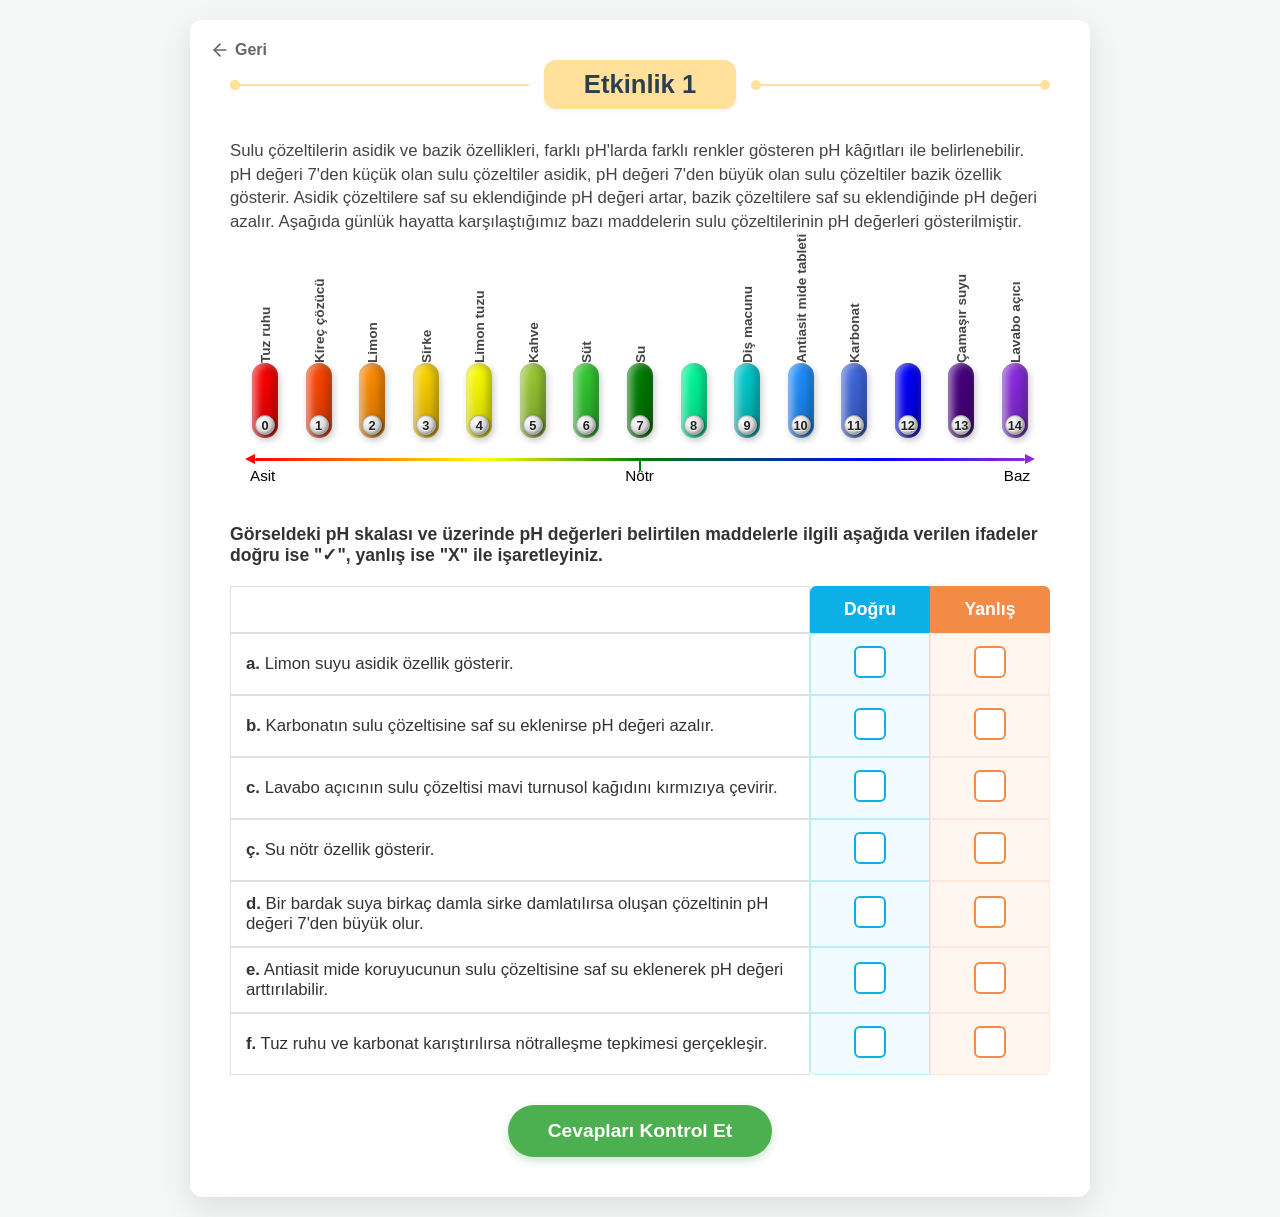
==== etkinlik1.html @ 2a37d45e "v1" ====
<!DOCTYPE html>
<html lang="tr">

<head>
    <meta charset="UTF-8">
    <meta name="viewport" content="width=device-width, initial-scale=1.0">
    <title>Etkinlik 1 - pH Skalası</title>
    <link rel="stylesheet" href="style.css">
</head>

<body>
    <div class="container" style="max-width: 900px;">
        <a href="giris.html" class="nav-back">
            <svg xmlns="http://www.w3.org/2000/svg" viewBox="0 0 24 24" fill="none" stroke="currentColor"
                stroke-width="2" stroke-linecap="round" stroke-linejoin="round">
                <path d="M19 12H5"></path>
                <polyline points="12 19 5 12 12 5"></polyline>
            </svg>
            Geri
        </a>

        <div class="etkinlik-header-container">
            <div class="etkinlik-header-line left"></div>
            <div class="etkinlik-header-title">Etkinlik 1</div>
            <div class="etkinlik-header-line right"></div>
        </div>

        <p class="instruction-text">
            Sulu çözeltilerin asidik ve bazik özellikleri, farklı pH'larda farklı renkler gösteren pH kâğıtları ile
            belirlenebilir.
            pH değeri 7'den küçük olan sulu çözeltiler asidik, pH değeri 7'den büyük olan sulu çözeltiler bazik özellik
            gösterir.
            Asidik çözeltilere saf su eklendiğinde pH değeri artar, bazik çözeltilere saf su eklendiğinde pH değeri
            azalır. Aşağıda günlük hayatta karşılaştığımız bazı maddelerin sulu çözeltilerinin pH değerleri
            gösterilmiştir.
        </p>

        <!-- pH Scale Visualization -->
        <div class="ph-scale-container">
            <div class="ph-scale-tubes">
                <!-- 0 -->
                <div class="ph-item">
                    <div class="ph-label">Tuz ruhu</div>
                    <div class="ph-tube ph-0">
                        <div class="ph-number">0</div>
                    </div>
                </div>
                <!-- 1 -->
                <div class="ph-item">
                    <div class="ph-label">Kireç çözücü</div>
                    <div class="ph-tube ph-1">
                        <div class="ph-number">1</div>
                    </div>
                </div>
                <!-- 2 -->
                <div class="ph-item">
                    <div class="ph-label">Limon</div>
                    <div class="ph-tube ph-2">
                        <div class="ph-number">2</div>
                    </div>
                </div>
                <!-- 3 -->
                <div class="ph-item">
                    <div class="ph-label">Sirke</div>
                    <div class="ph-tube ph-3">
                        <div class="ph-number">3</div>
                    </div>
                </div>
                <!-- 4 -->
                <div class="ph-item">
                    <div class="ph-label">Limon tuzu</div>
                    <div class="ph-tube ph-4">
                        <div class="ph-number">4</div>
                    </div>
                </div>
                <!-- 5 -->
                <div class="ph-item">
                    <div class="ph-label">Kahve</div>
                    <div class="ph-tube ph-5">
                        <div class="ph-number">5</div>
                    </div>
                </div>
                <!-- 6 -->
                <div class="ph-item">
                    <div class="ph-label">Süt</div>
                    <div class="ph-tube ph-6">
                        <div class="ph-number">6</div>
                    </div>
                </div>
                <!-- 7 -->
                <div class="ph-item">
                    <div class="ph-label">Su</div>
                    <div class="ph-tube ph-7">
                        <div class="ph-number">7</div>
                    </div>
                </div>
                <!-- 8 -->
                <div class="ph-item">
                    <div class="ph-label"></div>
                    <div class="ph-tube ph-8">
                        <div class="ph-number">8</div>
                    </div>
                </div>
                <!-- 9 -->
                <div class="ph-item">
                    <div class="ph-label">Diş macunu</div>
                    <div class="ph-tube ph-9">
                        <div class="ph-number">9</div>
                    </div>
                </div>
                <!-- 10 -->
                <div class="ph-item">
                    <div class="ph-label">Antiasit mide tableti</div>
                    <div class="ph-tube ph-10">
                        <div class="ph-number">10</div>
                    </div>
                </div>
                <!-- 11 -->
                <div class="ph-item">
                    <div class="ph-label">Karbonat</div>
                    <div class="ph-tube ph-11">
                        <div class="ph-number">11</div>
                    </div>
                </div>
                <!-- 12 -->
                <div class="ph-item">
                    <div class="ph-label"></div>
                    <div class="ph-tube ph-12">
                        <div class="ph-number">12</div>
                    </div>
                </div>
                <!-- 13 -->
                <div class="ph-item">
                    <div class="ph-label">Çamaşır suyu</div>
                    <div class="ph-tube ph-13">
                        <div class="ph-number">13</div>
                    </div>
                </div>
                <!-- 14 -->
                <div class="ph-item">
                    <div class="ph-label">Lavabo açıcı</div>
                    <div class="ph-tube ph-14">
                        <div class="ph-number">14</div>
                    </div>
                </div>
            </div>

            <div class="ph-scale-bottom">
                <div class="ph-arrow-line-container">
                    <div class="ph-tick"></div>
                </div>
                <div class="ph-arrow-labels">
                    <span>Asit</span>
                    <span>Nötr</span>
                    <span>Baz</span>
                </div>
            </div>
        </div>

        <p class="bold-instruction">Görseldeki pH skalası ve üzerinde pH değerleri belirtilen maddelerle ilgili aşağıda
            verilen ifadeler doğru ise "✓", yanlış ise "X" ile işaretleyiniz.</p>

        <table class="question-table" id="quizTable">
            <thead>
                <tr>
                    <th></th>
                    <th class="col-dogru">Doğru</th>
                    <th class="col-yanlis">Yanlış</th>
                </tr>
            </thead>
            <tbody>
                <tr data-id="a" data-answer="dogru">
                    <td class="question-text"><b>a.</b> Limon suyu asidik özellik gösterir.</td>
                    <td class="col-dogru">
                        <div class="checkbox" data-type="dogru"></div>
                    </td>
                    <td class="col-yanlis">
                        <div class="checkbox" data-type="yanlis"></div>
                    </td>
                </tr>
                <tr data-id="b" data-answer="dogru">
                    <td class="question-text"><b>b.</b> Karbonatın sulu çözeltisine saf su eklenirse pH değeri azalır.
                    </td>
                    <td class="col-dogru">
                        <div class="checkbox" data-type="dogru"></div>
                    </td>
                    <td class="col-yanlis">
                        <div class="checkbox" data-type="yanlis"></div>
                    </td>
                </tr>
                <tr data-id="c" data-answer="yanlis">
                    <td class="question-text"><b>c.</b> Lavabo açıcının sulu çözeltisi mavi turnusol kağıdını kırmızıya
                        çevirir.</td>
                    <td class="col-dogru">
                        <div class="checkbox" data-type="dogru"></div>
                    </td>
                    <td class="col-yanlis">
                        <div class="checkbox" data-type="yanlis"></div>
                    </td>
                </tr>
                <tr data-id="ç" data-answer="dogru">
                    <td class="question-text"><b>ç.</b> Su nötr özellik gösterir.</td>
                    <td class="col-dogru">
                        <div class="checkbox" data-type="dogru"></div>
                    </td>
                    <td class="col-yanlis">
                        <div class="checkbox" data-type="yanlis"></div>
                    </td>
                </tr>
                <tr data-id="d" data-answer="yanlis">
                    <td class="question-text"><b>d.</b> Bir bardak suya birkaç damla sirke damlatılırsa oluşan
                        çözeltinin pH değeri 7'den büyük olur.</td>
                    <td class="col-dogru">
                        <div class="checkbox" data-type="dogru"></div>
                    </td>
                    <td class="col-yanlis">
                        <div class="checkbox" data-type="yanlis"></div>
                    </td>
                </tr>
                <tr data-id="e" data-answer="yanlis">
                    <td class="question-text"><b>e.</b> Antiasit mide koruyucunun sulu çözeltisine saf su eklenerek pH
                        değeri arttırılabilir.</td>
                    <td class="col-dogru">
                        <div class="checkbox" data-type="dogru"></div>
                    </td>
                    <td class="col-yanlis">
                        <div class="checkbox" data-type="yanlis"></div>
                    </td>
                </tr>
                <tr data-id="f" data-answer="dogru">
                    <td class="question-text"><b>f.</b> Tuz ruhu ve karbonat karıştırılırsa nötralleşme tepkimesi
                        gerçekleşir.</td>
                    <td class="col-dogru">
                        <div class="checkbox" data-type="dogru"></div>
                    </td>
                    <td class="col-yanlis">
                        <div class="checkbox" data-type="yanlis"></div>
                    </td>
                </tr>
            </tbody>
        </table>

        <div class="result-message" id="resultMessage"></div>

        <div class="check-btn-wrapper">
            <button class="check-btn" id="checkBtn">Cevapları Kontrol Et</button>
        </div>
    </div>

    <script src="script.js"></script>
</body>

</html>
---- style.css ----
/* Core Reset and Variables */
* {
    margin: 0;
    padding: 0;
    box-sizing: border-box;
    font-family: 'Segoe UI', Arial, sans-serif;
}

body {
    background-color: #f4f7f6;
    color: #333;
    display: flex;
    justify-content: center;
    align-items: center;
    min-height: 100vh;
    padding: 20px;
}

.container {
    background-color: #fff;
    border-radius: 12px;
    box-shadow: 0 10px 30px rgba(0, 0, 0, 0.1);
    width: 100%;
    max-width: 1000px;
    padding: 40px;
    position: relative;
    overflow: hidden;
}

/* Entry Page Styles */
.entry-grid {
    display: grid;
    grid-template-columns: repeat(auto-fit, minmax(180px, 1fr));
    gap: 20px;
    margin-top: 40px;
}

.entry-btn {
    display: flex;
    flex-direction: column;
    align-items: center;
    justify-content: center;
    padding: 30px 20px;
    background: linear-gradient(135deg, #ffffff 0%, #f0f4f8 100%);
    border: 2px solid #e2e8f0;
    border-radius: 16px;
    text-decoration: none;
    color: #2d3748;
    font-size: 1.2rem;
    font-weight: 600;
    transition: all 0.3s ease;
    box-shadow: 0 4px 6px rgba(0, 0, 0, 0.05);
}

.entry-btn:hover {
    transform: translateY(-5px);
    box-shadow: 0 12px 20px rgba(0, 0, 0, 0.1);
    border-color: #4299e1;
    color: #2b6cb0;
}

.header-title {
    text-align: center;
    font-size: 2.5rem;
    color: #2c3e50;
    margin-bottom: 20px;
    font-weight: 700;
}

/* Activity 1 Styles - Exact Match */
.etkinlik-header-container {
    display: flex;
    align-items: center;
    justify-content: center;
    margin-bottom: 30px;
    position: relative;
}

.etkinlik-header-line {
    height: 2px;
    background-color: #ffe19c;
    flex-grow: 1;
    position: relative;
}

.etkinlik-header-line::before,
.etkinlik-header-line::after {
    content: '';
    position: absolute;
    top: -4px;
    width: 10px;
    height: 10px;
    background-color: #ffe19c;
    border-radius: 50%;
}

.etkinlik-header-line.left::before {
    left: 0;
}

.etkinlik-header-line.right::after {
    right: 0;
}

.etkinlik-header-title {
    background-color: #ffe19c;
    padding: 10px 40px;
    border-radius: 12px;
    font-size: 1.6rem;
    font-weight: 700;
    margin: 0 15px;
    color: #2c3e50;
    box-shadow: 0 2px 4px rgba(0, 0, 0, 0.05);
}

.instruction-text {
    font-size: 1.05rem;
    line-height: 1.4;
    margin-bottom: 8px;
    color: #444;
}

.ph-scale-container {
    margin: 130px 0 40px 0;
    position: relative;
}

.ph-scale-tubes {
    display: flex;
    justify-content: space-between;
    align-items: flex-end;
    margin-bottom: 20px;
    padding: 0 20px;
}

.ph-item {
    display: flex;
    flex-direction: column;
    align-items: center;
    width: 30px;
    position: relative;
}

.ph-label {
    position: absolute;
    bottom: 100%;
    left: 50%;
    font-size: 0.85rem;
    transform: translateX(-50%);
    white-space: nowrap;
    padding-bottom: 12px;
    font-weight: 600;
    color: #444;
    writing-mode: vertical-rl;
    text-orientation: mixed;
    transform: rotate(180deg) translateX(50%);
    /* Flip to read upwards */
    height: 150px;
    /* Give a fixed height to prevent overlapping layout shifts */
    text-align: left;
}

.ph-tube {
    width: 26px;
    height: 75px;
    border-radius: 15px;
    display: flex;
    align-items: flex-end;
    justify-content: center;
    padding-bottom: 3px;
    box-shadow: inset -4px 0 8px rgba(0, 0, 0, 0.3), inset 4px 0 8px rgba(255, 255, 255, 0.6), 2px 3px 6px rgba(0, 0, 0, 0.2);
}

.ph-number {
    width: 20px;
    height: 20px;
    background: radial-gradient(circle at 30% 30%, #ffffff 0%, #dcdcdc 50%, #999999 100%);
    border-radius: 50%;
    display: flex;
    align-items: center;
    justify-content: center;
    font-size: 0.8rem;
    font-weight: 800;
    color: #222;
    box-shadow: 1px 1px 3px rgba(0, 0, 0, 0.5), inset -1px -1px 2px rgba(0, 0, 0, 0.2);
    border: 1px solid #aaa;
    text-shadow: 0px 1px 0px rgba(255, 255, 255, 0.8);
}

/* pH Colors */
.ph-0 {
    background: linear-gradient(180deg, #ff0000 0%, #cc0000 100%);
}

.ph-1 {
    background: linear-gradient(180deg, #ff4500 0%, #cc3700 100%);
}

.ph-2 {
    background: linear-gradient(180deg, #ff8c00 0%, #cc7000 100%);
}

.ph-3 {
    background: linear-gradient(180deg, #ffd700 0%, #cca000 100%);
}

.ph-4 {
    background: linear-gradient(180deg, #ffff00 0%, #cccc00 100%);
}

.ph-5 {
    background: linear-gradient(180deg, #9acd32 0%, #759c26 100%);
}

.ph-6 {
    background: linear-gradient(180deg, #32cd32 0%, #269c26 100%);
}

.ph-7 {
    background: linear-gradient(180deg, #008000 0%, #006600 100%);
}

.ph-8 {
    background: linear-gradient(180deg, #00fa9a 0%, #00cc7d 100%);
}

.ph-9 {
    background: linear-gradient(180deg, #00ced1 0%, #009e9e 100%);
}

.ph-10 {
    background: linear-gradient(180deg, #1e90ff 0%, #186fcc 100%);
}

.ph-11 {
    background: linear-gradient(180deg, #4169e1 0%, #3152b3 100%);
}

.ph-12 {
    background: linear-gradient(180deg, #0000ff 0%, #0000cc 100%);
}

.ph-13 {
    background: linear-gradient(180deg, #4b0082 0%, #3a0066 100%);
}

.ph-14 {
    background: linear-gradient(180deg, #8a2be2 0%, #6d22b3 100%);
}

/* New pH Arrows */
.ph-scale-bottom {
    margin-top: 15px;
    padding: 0 15px;
}

.ph-arrow-line-container {
    position: relative;
    height: 3px;
    background: linear-gradient(to right, #ff0000 0%, #ffff00 30%, #008000 50%, #0000ff 80%, #8a2be2 100%);
    border-radius: 2px;
    margin-bottom: 6px;
    margin-left: 10px;
    margin-right: 10px;
}

.ph-arrow-line-container::before {
    content: '';
    position: absolute;
    left: -10px;
    top: -4px;
    border-top: 5px solid transparent;
    border-bottom: 5px solid transparent;
    border-right: 10px solid #ff0000;
}

.ph-arrow-line-container::after {
    content: '';
    position: absolute;
    right: -10px;
    top: -4px;
    border-top: 5px solid transparent;
    border-bottom: 5px solid transparent;
    border-left: 10px solid #8a2be2;
}

.ph-tick {
    position: absolute;
    left: 50%;
    top: 3px;
    width: 2px;
    height: 10px;
    background-color: #008000;
    transform: translateX(-50%);
}

.ph-arrow-labels {
    display: flex;
    justify-content: space-between;
    font-weight: 500;
    color: #000;
    font-size: 0.95rem;
    padding: 0 5px;
}

.bold-instruction {
    font-weight: 700;
    margin: 30px 0 20px 0;
    font-size: 1.1rem;
}

.question-table {
    width: 100%;
    border-collapse: separate;
    border-spacing: 0;
    margin-bottom: 30px;
}

.question-table th,
.question-table td {
    border: 1px solid #e0e0e0;
    padding: 12px 15px;
}

.question-table th.col-dogru {
    background-color: #0db0e6;
    color: white;
    font-size: 1.1rem;
    border-color: #0db0e6;
    border-radius: 6px 0 0 0;
    width: 120px;
    text-align: center;
}

.question-table th.col-yanlis {
    background-color: #f18b45;
    color: white;
    font-size: 1.1rem;
    border-color: #f18b45;
    border-radius: 0 6px 0 0;
    width: 120px;
    text-align: center;
}

.question-table td.col-dogru {
    background-color: #f2fbff;
    border-color: #bcecfb;
    text-align: center;
}

.question-table td.col-yanlis {
    background-color: #fff6f0;
    border-color: #fde7da;
    text-align: center;
}

.question-table tr:last-child td.col-dogru {
    border-radius: 0 0 0 6px;
}

.question-table tr:last-child td.col-yanlis {
    border-radius: 0 0 6px 0;
}

.question-text {
    font-size: 1.05rem;
    border-left: 2px solid #0db0e6;
}

.checkbox {
    width: 32px;
    height: 32px;
    border-radius: 6px;
    background-color: white;
    display: inline-flex;
    align-items: center;
    justify-content: center;
    cursor: pointer;
    font-size: 1.4rem;
    font-weight: bold;
    user-select: none;
    transition: all 0.2s;
}

.col-dogru .checkbox {
    border: 2px solid #0db0e6;
    color: #0db0e6;
}

.col-yanlis .checkbox {
    border: 2px solid #f18b45;
    color: #f18b45;
}

.checkbox:hover {
    transform: scale(1.05);
    box-shadow: 0 2px 5px rgba(0, 0, 0, 0.1);
}

.checkbox.checked.dogru {
    background-color: #0db0e6;
    color: white;
}

.checkbox.checked.yanlis {
    background-color: #f18b45;
    color: white;
}

.check-btn-wrapper {
    text-align: center;
    margin-top: 30px;
}

.check-btn {
    background-color: #4caf50;
    color: white;
    border: none;
    padding: 15px 40px;
    font-size: 1.2rem;
    font-weight: bold;
    border-radius: 30px;
    cursor: pointer;
    box-shadow: 0 4px 10px rgba(76, 175, 80, 0.3);
    transition: all 0.3s;
}

.check-btn:hover {
    background-color: #45a049;
    transform: translateY(-2px);
    box-shadow: 0 6px 15px rgba(76, 175, 80, 0.4);
}

.nav-back {
    position: absolute;
    top: 20px;
    left: 20px;
    text-decoration: none;
    color: #666;
    font-weight: bold;
    display: flex;
    align-items: center;
    transition: color 0.2s;
}

.nav-back:hover {
    color: #000;
}

.nav-back svg {
    margin-right: 5px;
    width: 20px;
    height: 20px;
}

/* Feedback Animations */
@keyframes shake {

    0%,
    100% {
        transform: translateX(0);
    }

    25% {
        transform: translateX(-5px);
    }

    75% {
        transform: translateX(5px);
    }
}

.row-error {
    animation: shake 0.4s ease-in-out;
}

.row-error td {
    background-color: #ffeeee !important;
}

.row-success td {
    background-color: #eeffee !important;
}

.result-message {
    text-align: center;
    margin-top: 20px;
    font-size: 1.2rem;
    font-weight: bold;
    display: none;
}

.result-message.success {
    color: #2e7d32;
    display: block;
}

.result-message.error {
    color: #c62828;
    display: block;
}
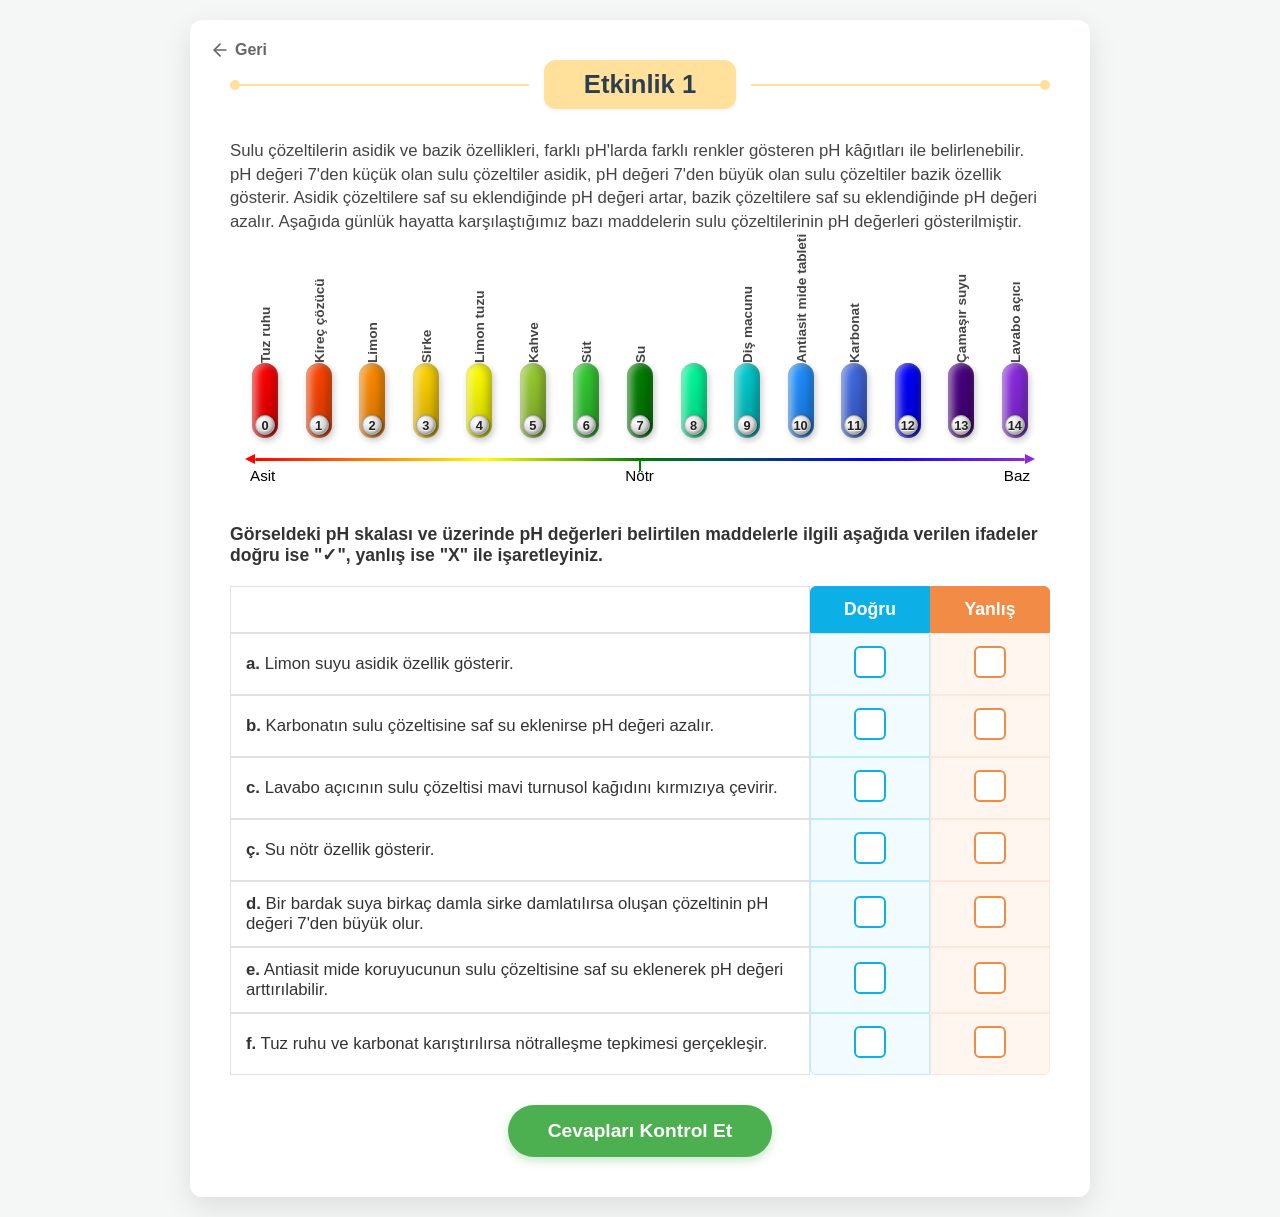
==== commit 27653a0b: "v1.2" ====
--- a/etkinlik1.html
+++ b/etkinlik1.html
@@ -10,7 +10,7 @@
 
 <body>
     <div class="container" style="max-width: 900px;">
-        <a href="giris.html" class="nav-back">
+        <a href="index.html" class="nav-back">
             <svg xmlns="http://www.w3.org/2000/svg" viewBox="0 0 24 24" fill="none" stroke="currentColor"
                 stroke-width="2" stroke-linecap="round" stroke-linejoin="round">
                 <path d="M19 12H5"></path>
--- a/style.css
+++ b/style.css
@@ -83,23 +83,26 @@
     position: relative;
 }
 
-.etkinlik-header-line::before,
-.etkinlik-header-line::after {
+.etkinlik-header-line.left::before {
     content: '';
     position: absolute;
     top: -4px;
+    left: 0;
     width: 10px;
     height: 10px;
     background-color: #ffe19c;
     border-radius: 50%;
 }
 
-.etkinlik-header-line.left::before {
-    left: 0;
-}
-
 .etkinlik-header-line.right::after {
+    content: '';
+    position: absolute;
+    top: -4px;
     right: 0;
+    width: 10px;
+    height: 10px;
+    background-color: #ffe19c;
+    border-radius: 50%;
 }
 
 .etkinlik-header-title {
